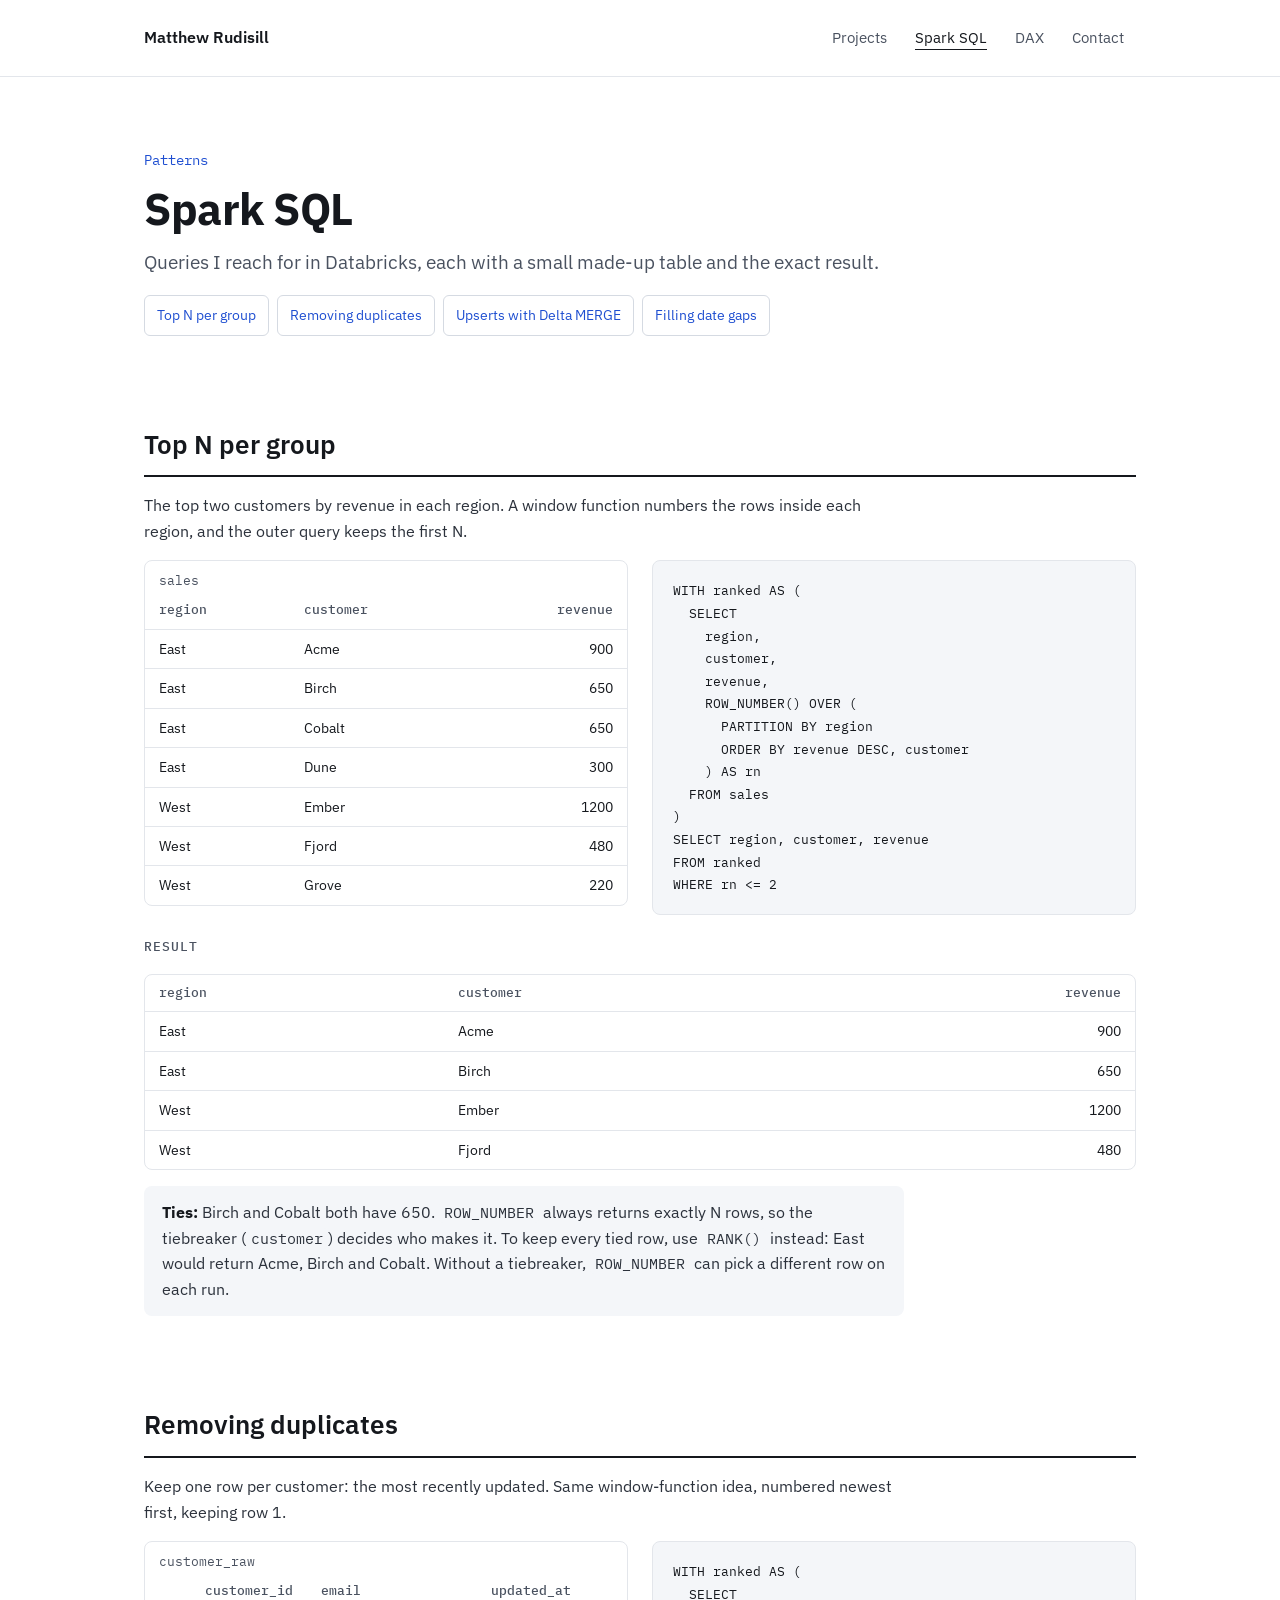
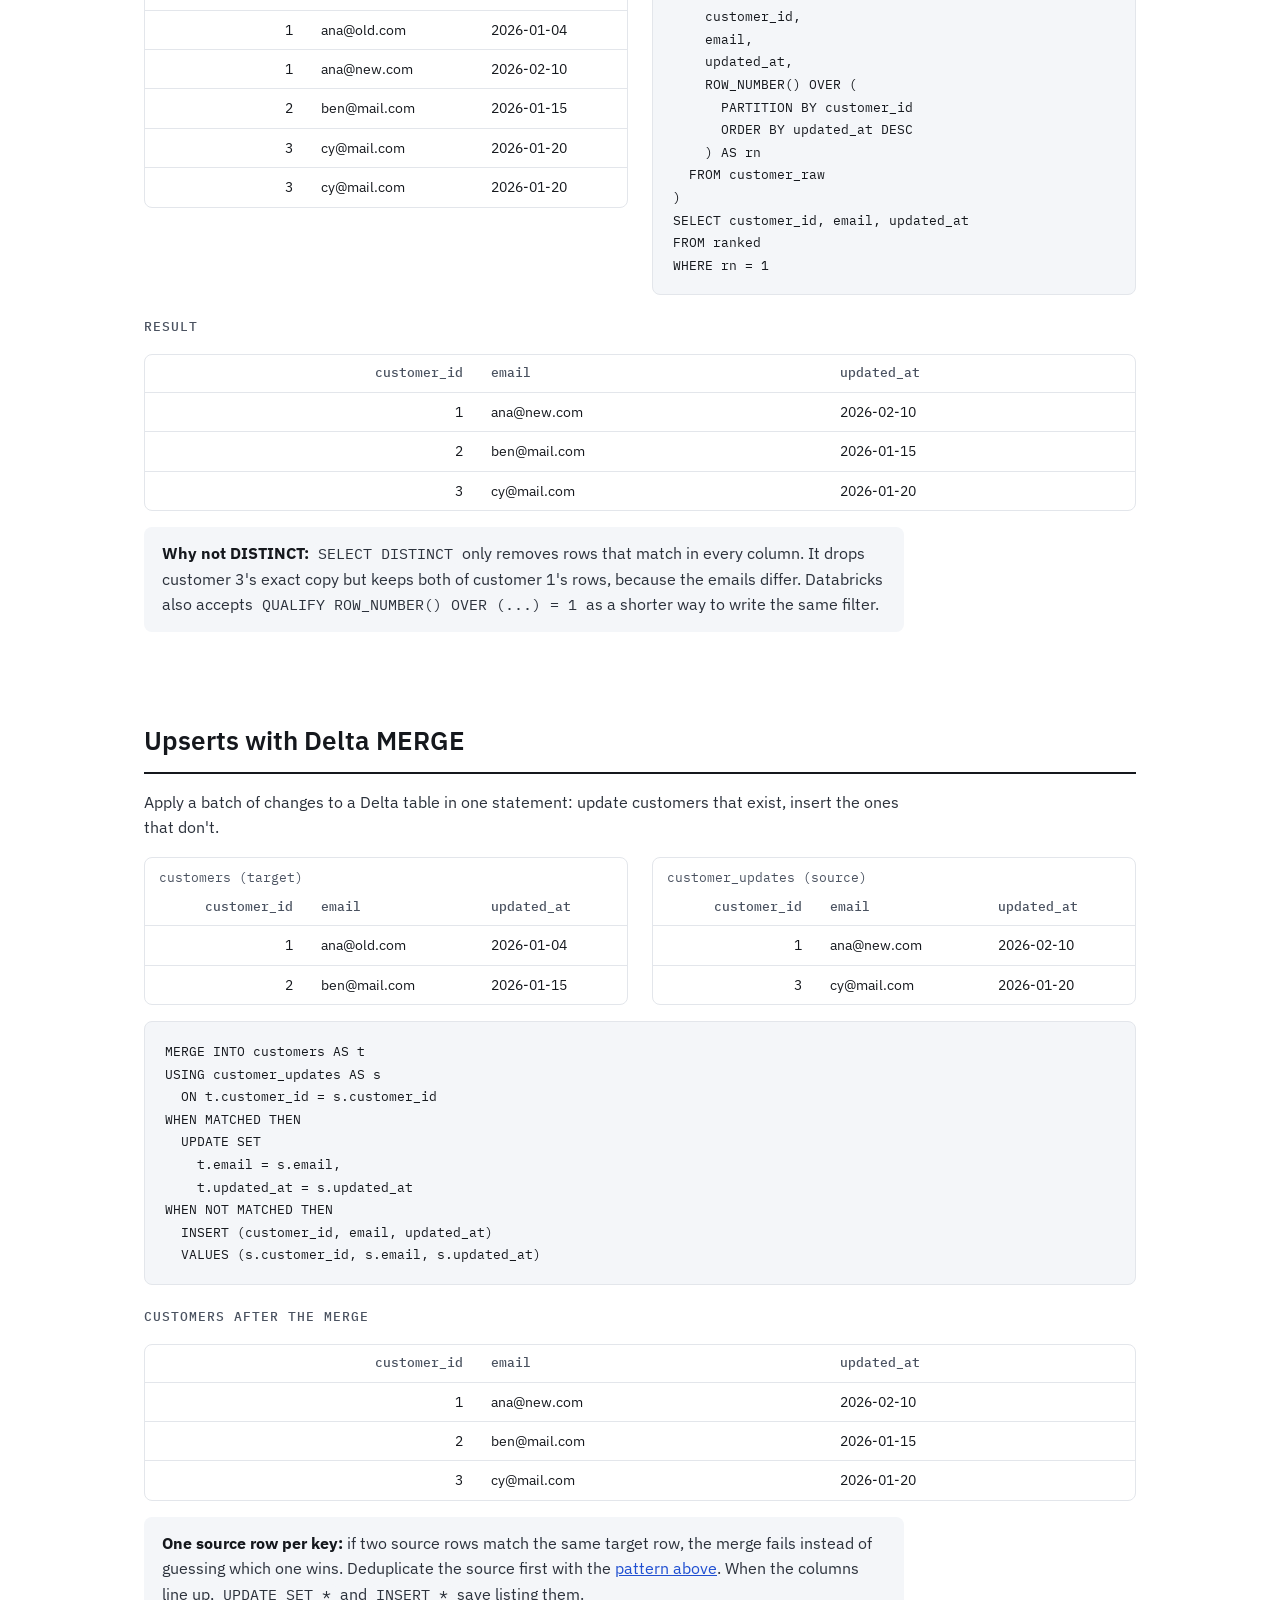
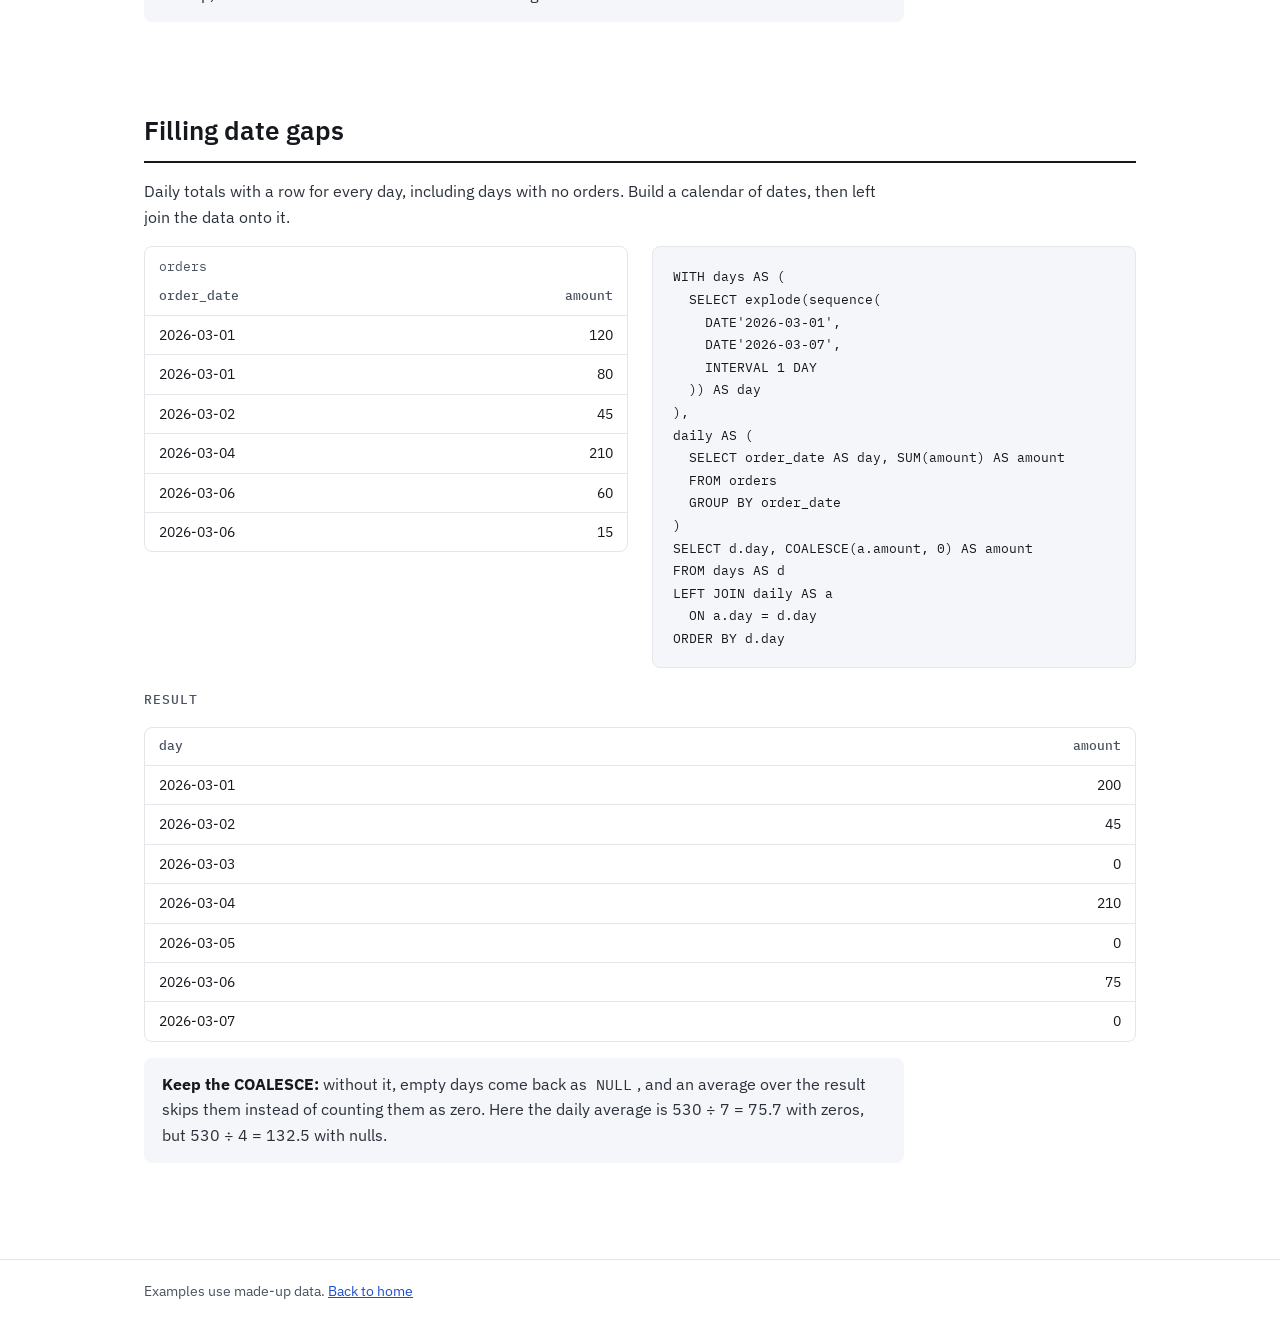
==== sql.html @ f7ffdc8f "feat: add portfolio home and sql/dax patterns Ledger design picked from mockups. Resume link waits o" ====
<!doctype html>
<html lang="en">
<head>
  <meta charset="utf-8">
  <meta name="viewport" content="width=device-width, initial-scale=1">
  <title>Spark SQL patterns · Matthew Rudisill</title>
  <meta name="description" content="Spark SQL patterns with worked examples: top N per group, removing duplicates, Delta MERGE upserts and filling date gaps.">
  <link rel="icon" href="favicon.svg" type="image/svg+xml">
  <link rel="preconnect" href="https://fonts.googleapis.com">
  <link rel="preconnect" href="https://fonts.gstatic.com" crossorigin>
  <link rel="stylesheet" href="https://fonts.googleapis.com/css2?family=IBM+Plex+Mono:wght@400;500&family=IBM+Plex+Sans:wght@400;500;600;700&display=swap">
  <link rel="stylesheet" href="style.css">
</head>
<body>
  <header class="site-header">
    <div class="wrap">
      <a class="site-name" href="./">Matthew Rudisill</a>
      <nav class="site-nav" aria-label="Main">
        <a href="./#projects">Projects</a>
        <a href="sql.html" aria-current="page">Spark SQL</a>
        <a href="dax.html">DAX</a>
        <a href="./#contact">Contact</a>
      </nav>
    </div>
  </header>

  <main class="wrap">
    <section class="page-head">
      <p class="kicker">Patterns</p>
      <h1>Spark SQL</h1>
      <p class="lede">Queries I reach for in Databricks, each with a small made-up table and the exact result.</p>
      <ul class="toc">
        <li><a href="#top-n">Top N per group</a></li>
        <li><a href="#dedupe">Removing duplicates</a></li>
        <li><a href="#merge">Upserts with Delta MERGE</a></li>
        <li><a href="#date-gaps">Filling date gaps</a></li>
      </ul>
    </section>

    <section class="pattern" id="top-n">
      <h2>Top N per group</h2>
      <p>The top two customers by revenue in each region. A window function numbers the rows inside each region, and the outer query keeps the first N.</p>
      <div class="pair">
        <div class="table-wrap">
          <table>
            <caption>sales</caption>
            <thead><tr><th>region</th><th>customer</th><th class="n">revenue</th></tr></thead>
            <tbody>
              <tr><td>East</td><td>Acme</td><td class="n">900</td></tr>
              <tr><td>East</td><td>Birch</td><td class="n">650</td></tr>
              <tr><td>East</td><td>Cobalt</td><td class="n">650</td></tr>
              <tr><td>East</td><td>Dune</td><td class="n">300</td></tr>
              <tr><td>West</td><td>Ember</td><td class="n">1200</td></tr>
              <tr><td>West</td><td>Fjord</td><td class="n">480</td></tr>
              <tr><td>West</td><td>Grove</td><td class="n">220</td></tr>
            </tbody>
          </table>
        </div>
        <pre><code>WITH ranked AS (
  SELECT
    region,
    customer,
    revenue,
    ROW_NUMBER() OVER (
      PARTITION BY region
      ORDER BY revenue DESC, customer
    ) AS rn
  FROM sales
)
SELECT region, customer, revenue
FROM ranked
WHERE rn &lt;= 2</code></pre>
      </div>
      <h3>Result</h3>
      <div class="table-wrap">
        <table>
          <thead><tr><th>region</th><th>customer</th><th class="n">revenue</th></tr></thead>
          <tbody>
            <tr><td>East</td><td>Acme</td><td class="n">900</td></tr>
            <tr><td>East</td><td>Birch</td><td class="n">650</td></tr>
            <tr><td>West</td><td>Ember</td><td class="n">1200</td></tr>
            <tr><td>West</td><td>Fjord</td><td class="n">480</td></tr>
          </tbody>
        </table>
      </div>
      <p class="note"><strong>Ties:</strong> Birch and Cobalt both have 650. <code>ROW_NUMBER</code> always returns exactly N rows, so the tiebreaker (<code>customer</code>) decides who makes it. To keep every tied row, use <code>RANK()</code> instead: East would return Acme, Birch and Cobalt. Without a tiebreaker, <code>ROW_NUMBER</code> can pick a different row on each run.</p>
    </section>

    <section class="pattern" id="dedupe">
      <h2>Removing duplicates</h2>
      <p>Keep one row per customer: the most recently updated. Same window-function idea, numbered newest first, keeping row 1.</p>
      <div class="pair">
        <div class="table-wrap">
          <table>
            <caption>customer_raw</caption>
            <thead><tr><th class="n">customer_id</th><th>email</th><th>updated_at</th></tr></thead>
            <tbody>
              <tr><td class="n">1</td><td>ana@old.com</td><td>2026-01-04</td></tr>
              <tr><td class="n">1</td><td>ana@new.com</td><td>2026-02-10</td></tr>
              <tr><td class="n">2</td><td>ben@mail.com</td><td>2026-01-15</td></tr>
              <tr><td class="n">3</td><td>cy@mail.com</td><td>2026-01-20</td></tr>
              <tr><td class="n">3</td><td>cy@mail.com</td><td>2026-01-20</td></tr>
            </tbody>
          </table>
        </div>
        <pre><code>WITH ranked AS (
  SELECT
    customer_id,
    email,
    updated_at,
    ROW_NUMBER() OVER (
      PARTITION BY customer_id
      ORDER BY updated_at DESC
    ) AS rn
  FROM customer_raw
)
SELECT customer_id, email, updated_at
FROM ranked
WHERE rn = 1</code></pre>
      </div>
      <h3>Result</h3>
      <div class="table-wrap">
        <table>
          <thead><tr><th class="n">customer_id</th><th>email</th><th>updated_at</th></tr></thead>
          <tbody>
            <tr><td class="n">1</td><td>ana@new.com</td><td>2026-02-10</td></tr>
            <tr><td class="n">2</td><td>ben@mail.com</td><td>2026-01-15</td></tr>
            <tr><td class="n">3</td><td>cy@mail.com</td><td>2026-01-20</td></tr>
          </tbody>
        </table>
      </div>
      <p class="note"><strong>Why not DISTINCT:</strong> <code>SELECT DISTINCT</code> only removes rows that match in every column. It drops customer 3's exact copy but keeps both of customer 1's rows, because the emails differ. Databricks also accepts <code>QUALIFY ROW_NUMBER() OVER (...) = 1</code> as a shorter way to write the same filter.</p>
    </section>

    <section class="pattern" id="merge">
      <h2>Upserts with Delta MERGE</h2>
      <p>Apply a batch of changes to a Delta table in one statement: update customers that exist, insert the ones that don't.</p>
      <div class="pair">
        <div class="table-wrap">
          <table>
            <caption>customers (target)</caption>
            <thead><tr><th class="n">customer_id</th><th>email</th><th>updated_at</th></tr></thead>
            <tbody>
              <tr><td class="n">1</td><td>ana@old.com</td><td>2026-01-04</td></tr>
              <tr><td class="n">2</td><td>ben@mail.com</td><td>2026-01-15</td></tr>
            </tbody>
          </table>
        </div>
        <div class="table-wrap">
          <table>
            <caption>customer_updates (source)</caption>
            <thead><tr><th class="n">customer_id</th><th>email</th><th>updated_at</th></tr></thead>
            <tbody>
              <tr><td class="n">1</td><td>ana@new.com</td><td>2026-02-10</td></tr>
              <tr><td class="n">3</td><td>cy@mail.com</td><td>2026-01-20</td></tr>
            </tbody>
          </table>
        </div>
      </div>
      <pre><code>MERGE INTO customers AS t
USING customer_updates AS s
  ON t.customer_id = s.customer_id
WHEN MATCHED THEN
  UPDATE SET
    t.email = s.email,
    t.updated_at = s.updated_at
WHEN NOT MATCHED THEN
  INSERT (customer_id, email, updated_at)
  VALUES (s.customer_id, s.email, s.updated_at)</code></pre>
      <h3>customers after the merge</h3>
      <div class="table-wrap">
        <table>
          <thead><tr><th class="n">customer_id</th><th>email</th><th>updated_at</th></tr></thead>
          <tbody>
            <tr><td class="n">1</td><td>ana@new.com</td><td>2026-02-10</td></tr>
            <tr><td class="n">2</td><td>ben@mail.com</td><td>2026-01-15</td></tr>
            <tr><td class="n">3</td><td>cy@mail.com</td><td>2026-01-20</td></tr>
          </tbody>
        </table>
      </div>
      <p class="note"><strong>One source row per key:</strong> if two source rows match the same target row, the merge fails instead of guessing which one wins. Deduplicate the source first with the <a href="#dedupe">pattern above</a>. When the columns line up, <code>UPDATE SET *</code> and <code>INSERT *</code> save listing them.</p>
    </section>

    <section class="pattern" id="date-gaps">
      <h2>Filling date gaps</h2>
      <p>Daily totals with a row for every day, including days with no orders. Build a calendar of dates, then left join the data onto it.</p>
      <div class="pair">
        <div class="table-wrap">
          <table>
            <caption>orders</caption>
            <thead><tr><th>order_date</th><th class="n">amount</th></tr></thead>
            <tbody>
              <tr><td>2026-03-01</td><td class="n">120</td></tr>
              <tr><td>2026-03-01</td><td class="n">80</td></tr>
              <tr><td>2026-03-02</td><td class="n">45</td></tr>
              <tr><td>2026-03-04</td><td class="n">210</td></tr>
              <tr><td>2026-03-06</td><td class="n">60</td></tr>
              <tr><td>2026-03-06</td><td class="n">15</td></tr>
            </tbody>
          </table>
        </div>
        <pre><code>WITH days AS (
  SELECT explode(sequence(
    DATE'2026-03-01',
    DATE'2026-03-07',
    INTERVAL 1 DAY
  )) AS day
),
daily AS (
  SELECT order_date AS day, SUM(amount) AS amount
  FROM orders
  GROUP BY order_date
)
SELECT d.day, COALESCE(a.amount, 0) AS amount
FROM days AS d
LEFT JOIN daily AS a
  ON a.day = d.day
ORDER BY d.day</code></pre>
      </div>
      <h3>Result</h3>
      <div class="table-wrap">
        <table>
          <thead><tr><th>day</th><th class="n">amount</th></tr></thead>
          <tbody>
            <tr><td>2026-03-01</td><td class="n">200</td></tr>
            <tr><td>2026-03-02</td><td class="n">45</td></tr>
            <tr><td>2026-03-03</td><td class="n">0</td></tr>
            <tr><td>2026-03-04</td><td class="n">210</td></tr>
            <tr><td>2026-03-05</td><td class="n">0</td></tr>
            <tr><td>2026-03-06</td><td class="n">75</td></tr>
            <tr><td>2026-03-07</td><td class="n">0</td></tr>
          </tbody>
        </table>
      </div>
      <p class="note"><strong>Keep the COALESCE:</strong> without it, empty days come back as <code>NULL</code>, and an average over the result skips them instead of counting them as zero. Here the daily average is 530 ÷ 7 = 75.7 with zeros, but 530 ÷ 4 = 132.5 with nulls.</p>
    </section>
  </main>

  <footer class="site-footer">
    <div class="wrap">Examples use made-up data. <a href="./">Back to home</a></div>
  </footer>
</body>
</html>
---- style.css ----
/* Shared styles. "Ledger" direction (picked from mockups on 2026-10-12): white page, IBM Plex Sans
   with Plex Mono for labels and code, one blue accent. Follows the system light/dark setting. */

:root {
  color-scheme: light dark;
  --bg: #ffffff;
  --fg: #15181d;
  --body: #2b313b;
  --muted: #4a5260;
  --line: #e3e6eb;
  --rule: #15181d;
  --chip: #d5dae2;
  --code-bg: #f4f6f9;
  --accent: #1f4fd1;
  --accent-hover: #163a9c;
  --on-accent: #ffffff;
  --sans: "IBM Plex Sans", -apple-system, BlinkMacSystemFont, "Segoe UI", sans-serif;
  --mono: "IBM Plex Mono", ui-monospace, Menlo, monospace;
}
@media (prefers-color-scheme: dark) {
  :root {
    --bg: #12151a;
    --fg: #e8ebf0;
    --body: #c9cfd8;
    --muted: #9aa3b0;
    --line: #262c35;
    --rule: #c9cfd8;
    --chip: #343c48;
    --code-bg: #1a1f26;
    --accent: #7ea2ff;
    --accent-hover: #a9c1ff;
    --on-accent: #0e1420;
  }
}

* { box-sizing: border-box; }
html { -webkit-text-size-adjust: 100%; scroll-behavior: smooth; }
body { margin: 0; background: var(--bg); color: var(--fg); font-family: var(--sans); font-size: 16px; line-height: 1.6; }
a { color: var(--accent); }
a:hover { color: var(--accent-hover); }
.mono { font-family: var(--mono); }
.muted { color: var(--muted); }
.wrap { max-width: 1040px; margin: 0 auto; padding: 0 24px; }

/* ---- Header ---- */
.site-header { border-bottom: 1px solid var(--line); }
.site-header .wrap { display: flex; flex-wrap: wrap; align-items: center; justify-content: space-between; gap: 8px 12px; padding-top: 14px; padding-bottom: 14px; }
.site-name { font-weight: 600; color: var(--fg); text-decoration: none; }
.site-nav { display: flex; flex-wrap: wrap; gap: 4px; font-size: 15px; }
.site-nav a { padding: 12px; color: var(--muted); text-decoration: none; border-radius: 6px; }
.site-nav a:hover, .site-nav a[aria-current="page"] { color: var(--fg); }
.site-nav a[aria-current="page"] { text-decoration: underline; text-underline-offset: 6px; }

main.wrap { padding-top: 72px; padding-bottom: 96px; display: flex; flex-direction: column; gap: 88px; }

/* ---- Intro ---- */
.intro { display: flex; flex-direction: column; gap: 20px; max-width: 760px; }
.kicker { margin: 0; font-family: var(--mono); font-size: 14px; color: var(--accent); }
h1 { margin: 0; font-size: 52px; line-height: 1.08; font-weight: 700; letter-spacing: -0.5px; }
.lede { margin: 0; font-size: 19px; color: var(--muted); }
.chips { display: flex; flex-wrap: wrap; gap: 8px; margin: 4px 0 0; padding: 0; list-style: none; }
.chips li { font-family: var(--mono); font-size: 13px; padding: 6px 10px; border: 1px solid var(--chip); border-radius: 4px; }

/* ---- Sections ---- */
.section { display: flex; flex-direction: column; gap: 20px; }
.section-head { display: flex; flex-wrap: wrap; align-items: baseline; justify-content: space-between; gap: 8px; border-bottom: 2px solid var(--rule); padding-bottom: 10px; }
h2 { margin: 0; font-size: 26px; font-weight: 600; }
h3 { margin: 0; font-size: 21px; font-weight: 600; }
.section-head span { font-family: var(--mono); font-size: 13px; color: var(--muted); }

/* ---- Projects ---- */
.project { display: grid; grid-template-columns: repeat(auto-fit, minmax(260px, 1fr)); gap: 12px 40px; padding: 22px 0; border-bottom: 1px solid var(--line); }
.project .meta { display: flex; flex-direction: column; gap: 8px; }
.project .tags { margin: 0; font-family: var(--mono); font-size: 13px; color: var(--muted); }
.project .links { display: flex; gap: 16px; font-size: 15px; margin-top: 6px; }
.project .links a { padding: 10px 0; }
.project .about { display: flex; flex-direction: column; gap: 10px; }
.project .about p { margin: 0; color: var(--body); }
.project .about .fact { font-family: var(--mono); font-size: 13px; color: var(--muted); }

/* ---- Pattern lists ---- */
.pattern-lists { display: grid; grid-template-columns: repeat(auto-fit, minmax(300px, 1fr)); gap: 16px; }
.pattern-list { border: 1px solid var(--line); border-radius: 8px; padding: 18px 22px; }
.pattern-list h3 { font-size: 17px; margin-bottom: 4px; }
.pattern-list h3 a { color: var(--fg); text-decoration: none; }
.pattern-list ul { margin: 0; padding: 0; list-style: none; }
.pattern-list li a { display: block; padding: 10px 0; text-decoration: none; }

pre { margin: 0; background: var(--code-bg); border: 1px solid var(--line); border-radius: 8px; padding: 18px 20px; font-family: var(--mono); font-size: 14px; line-height: 1.6; color: var(--fg); overflow-x: auto; }
code { font-family: var(--mono); font-size: 0.92em; }
p code, li code { background: var(--code-bg); padding: 1px 5px; border-radius: 4px; }

/* ---- Contact ---- */
.contact { display: grid; grid-template-columns: repeat(auto-fit, minmax(280px, 1fr)); gap: 24px; border-top: 2px solid var(--rule); padding-top: 28px; }
.contact ul { margin: 0; padding: 0; list-style: none; }
.contact li a { display: inline-block; padding: 6px 0; }

/* ---- Pattern pages ---- */
.page-head { display: flex; flex-direction: column; gap: 14px; max-width: 760px; }
.page-head h1 { font-size: 44px; }
.toc { display: flex; flex-wrap: wrap; gap: 8px; margin: 4px 0 0; padding: 0; list-style: none; }
.toc a { display: inline-block; font-size: 14px; padding: 8px 12px; border: 1px solid var(--chip); border-radius: 6px; text-decoration: none; }
.pattern { display: flex; flex-direction: column; gap: 16px; scroll-margin-top: 24px; }
.pattern h2 { border-bottom: 2px solid var(--rule); padding-bottom: 10px; }
.pattern p { margin: 0; color: var(--body); max-width: 760px; }
.pattern h3 { font-size: 13px; font-family: var(--mono); font-weight: 500; text-transform: uppercase; letter-spacing: 1px; color: var(--muted); margin-top: 6px; }
.pair { display: grid; grid-template-columns: repeat(auto-fit, minmax(300px, 1fr)); gap: 16px 24px; align-items: start; }
.table-wrap { overflow-x: auto; border: 1px solid var(--line); border-radius: 8px; }
table { width: 100%; border-collapse: collapse; font-size: 14px; }
caption { text-align: left; padding: 10px 14px 0; font-family: var(--mono); font-size: 13px; color: var(--muted); }
th, td { text-align: left; padding: 8px 14px; border-bottom: 1px solid var(--line); white-space: nowrap; }
th { font-family: var(--mono); font-weight: 500; font-size: 13px; color: var(--muted); }
td.n, th.n { text-align: right; font-variant-numeric: tabular-nums; }
tr:last-child td { border-bottom: 0; }
.note { border-left: 0; background: var(--code-bg); border-radius: 8px; padding: 14px 18px; }
.note strong { color: var(--fg); }

.site-footer { border-top: 1px solid var(--line); }
.site-footer .wrap { padding-top: 20px; padding-bottom: 32px; font-size: 14px; color: var(--muted); }

@media (max-width: 640px) {
  main.wrap { padding-top: 48px; gap: 64px; }
  h1 { font-size: 38px; }
  .page-head h1 { font-size: 34px; }
}
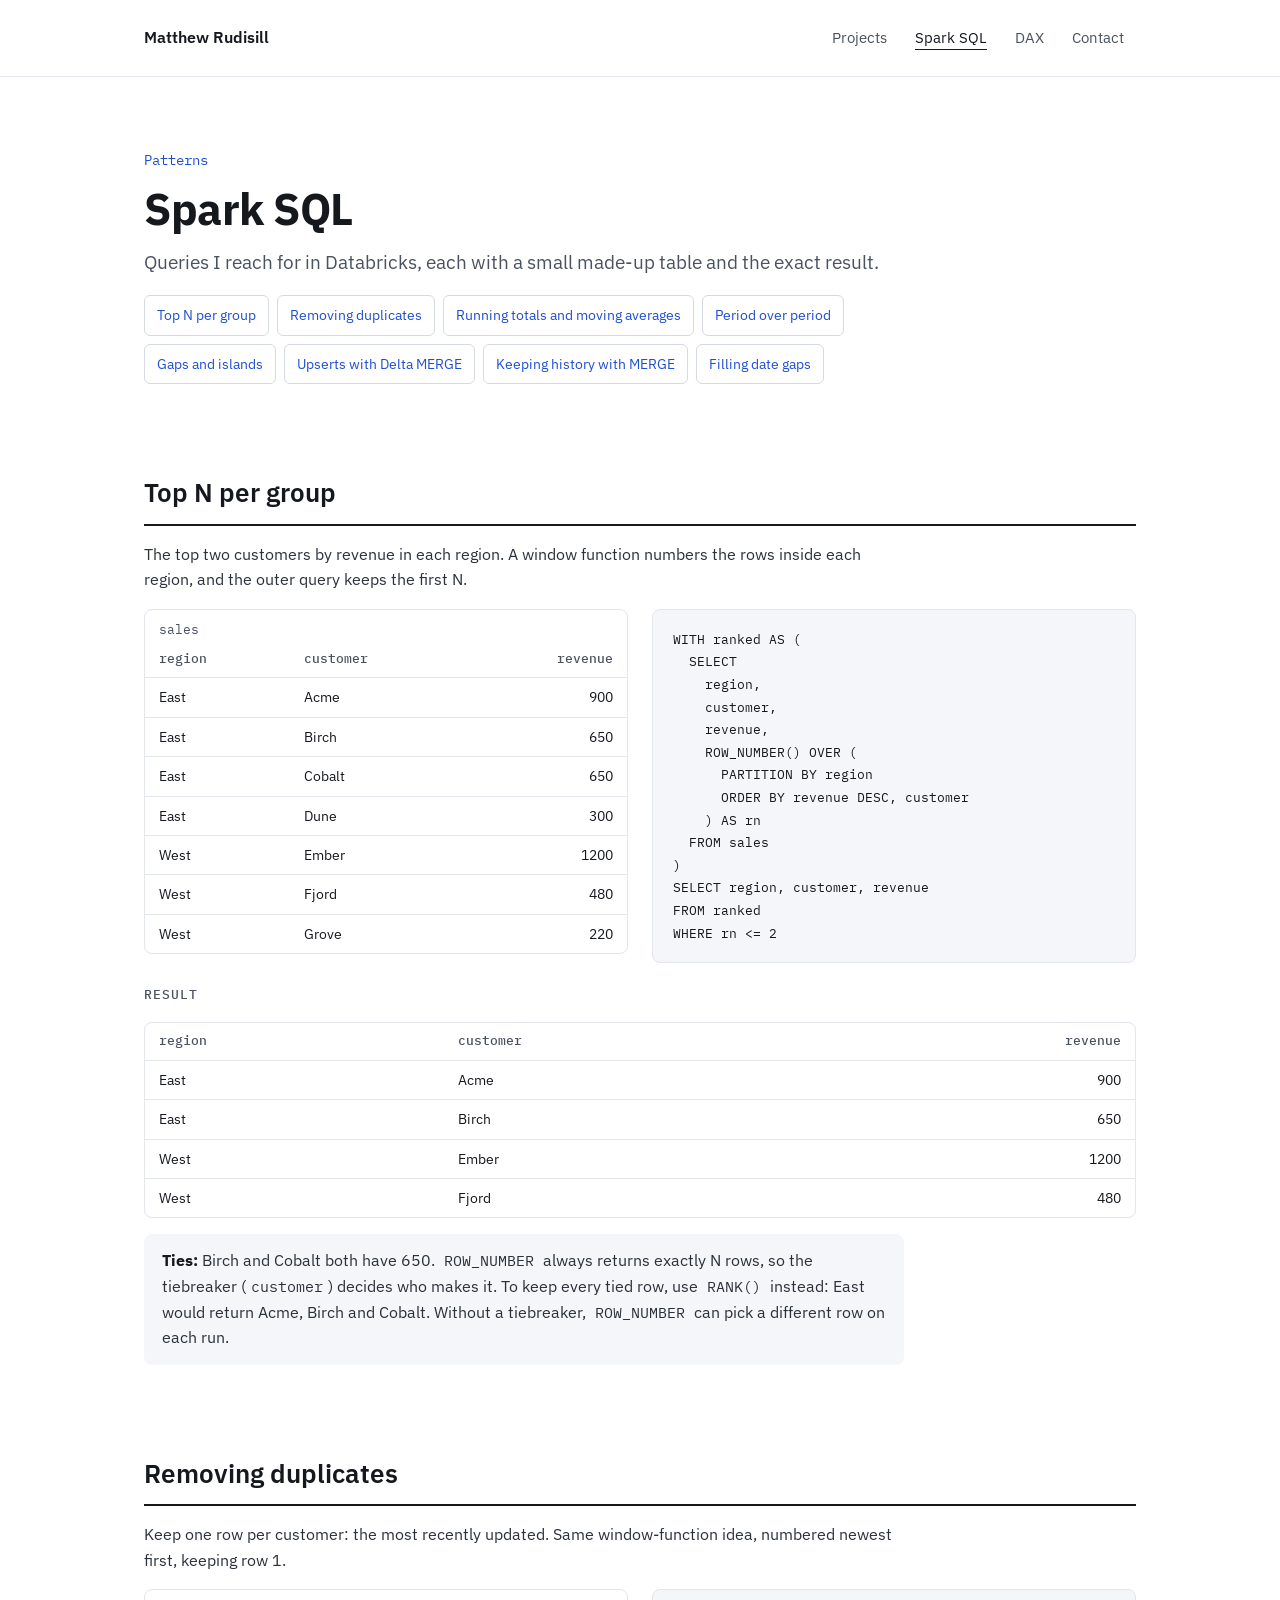
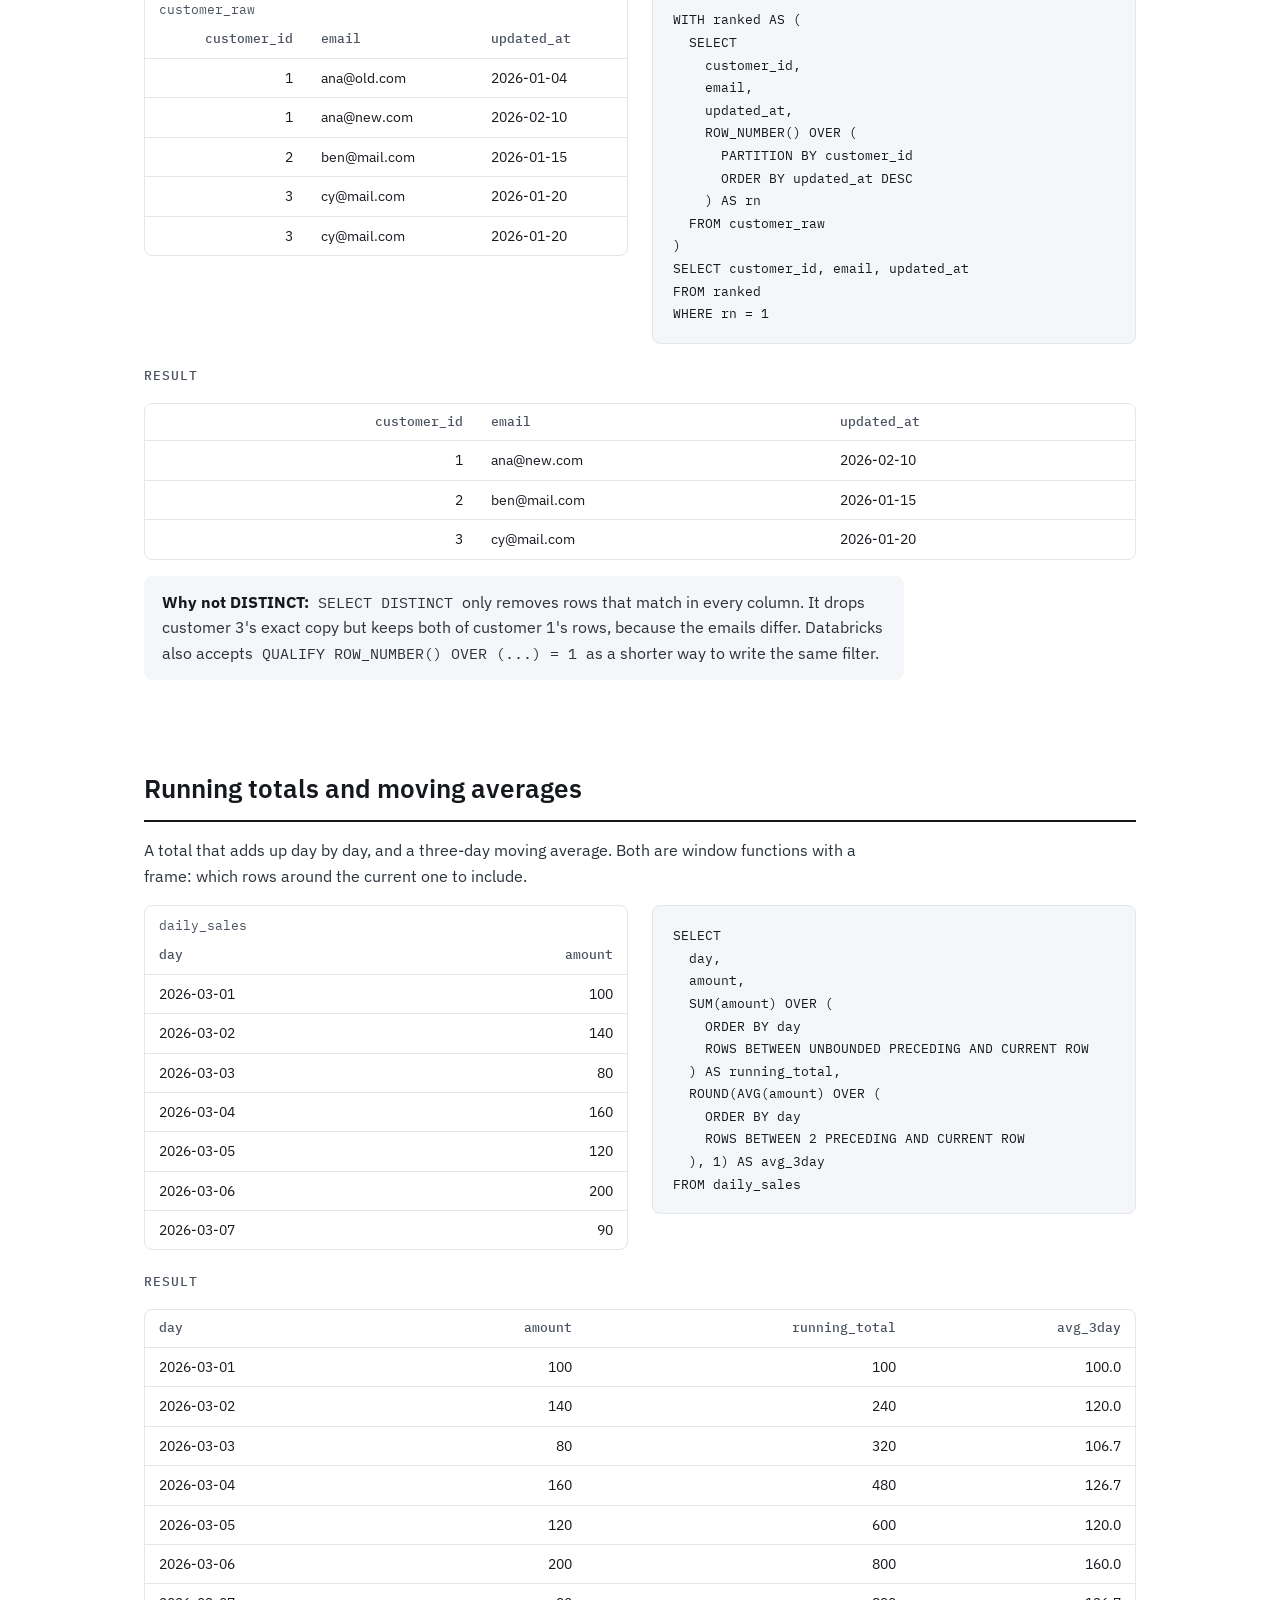
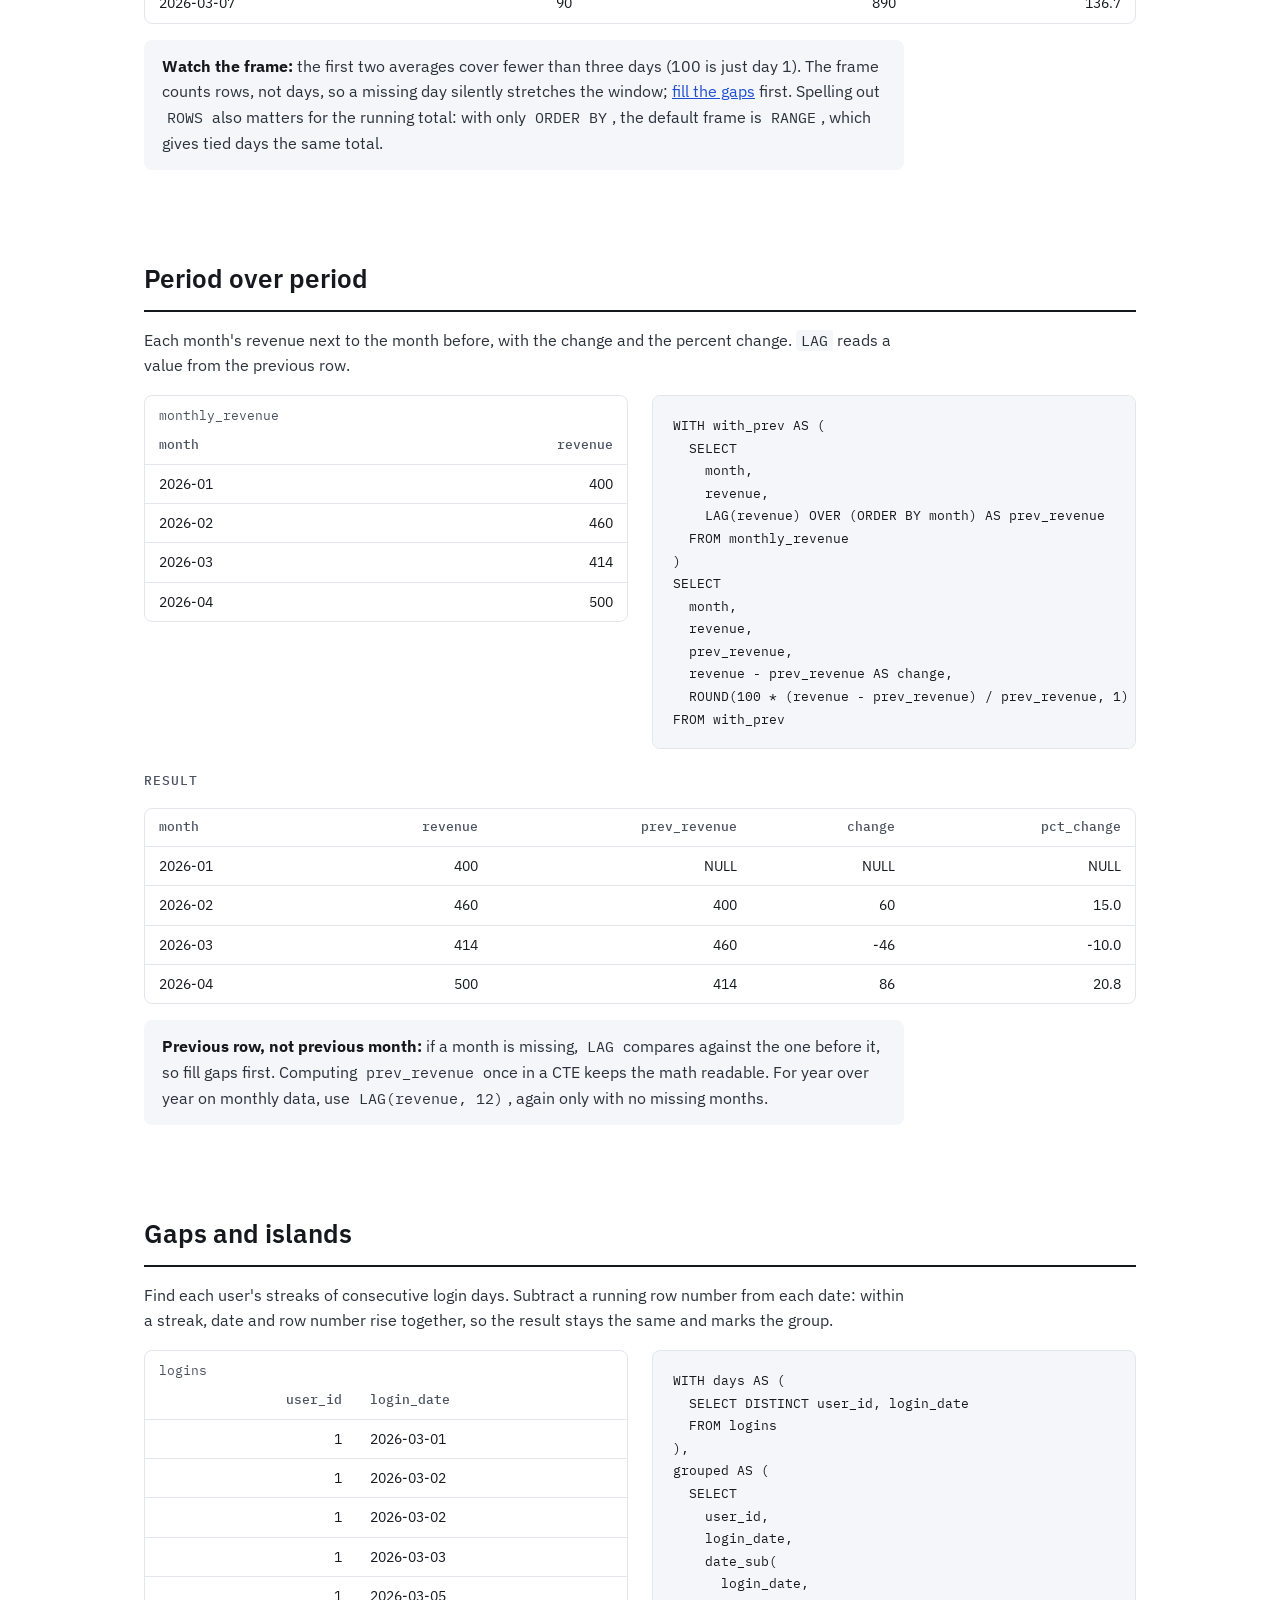
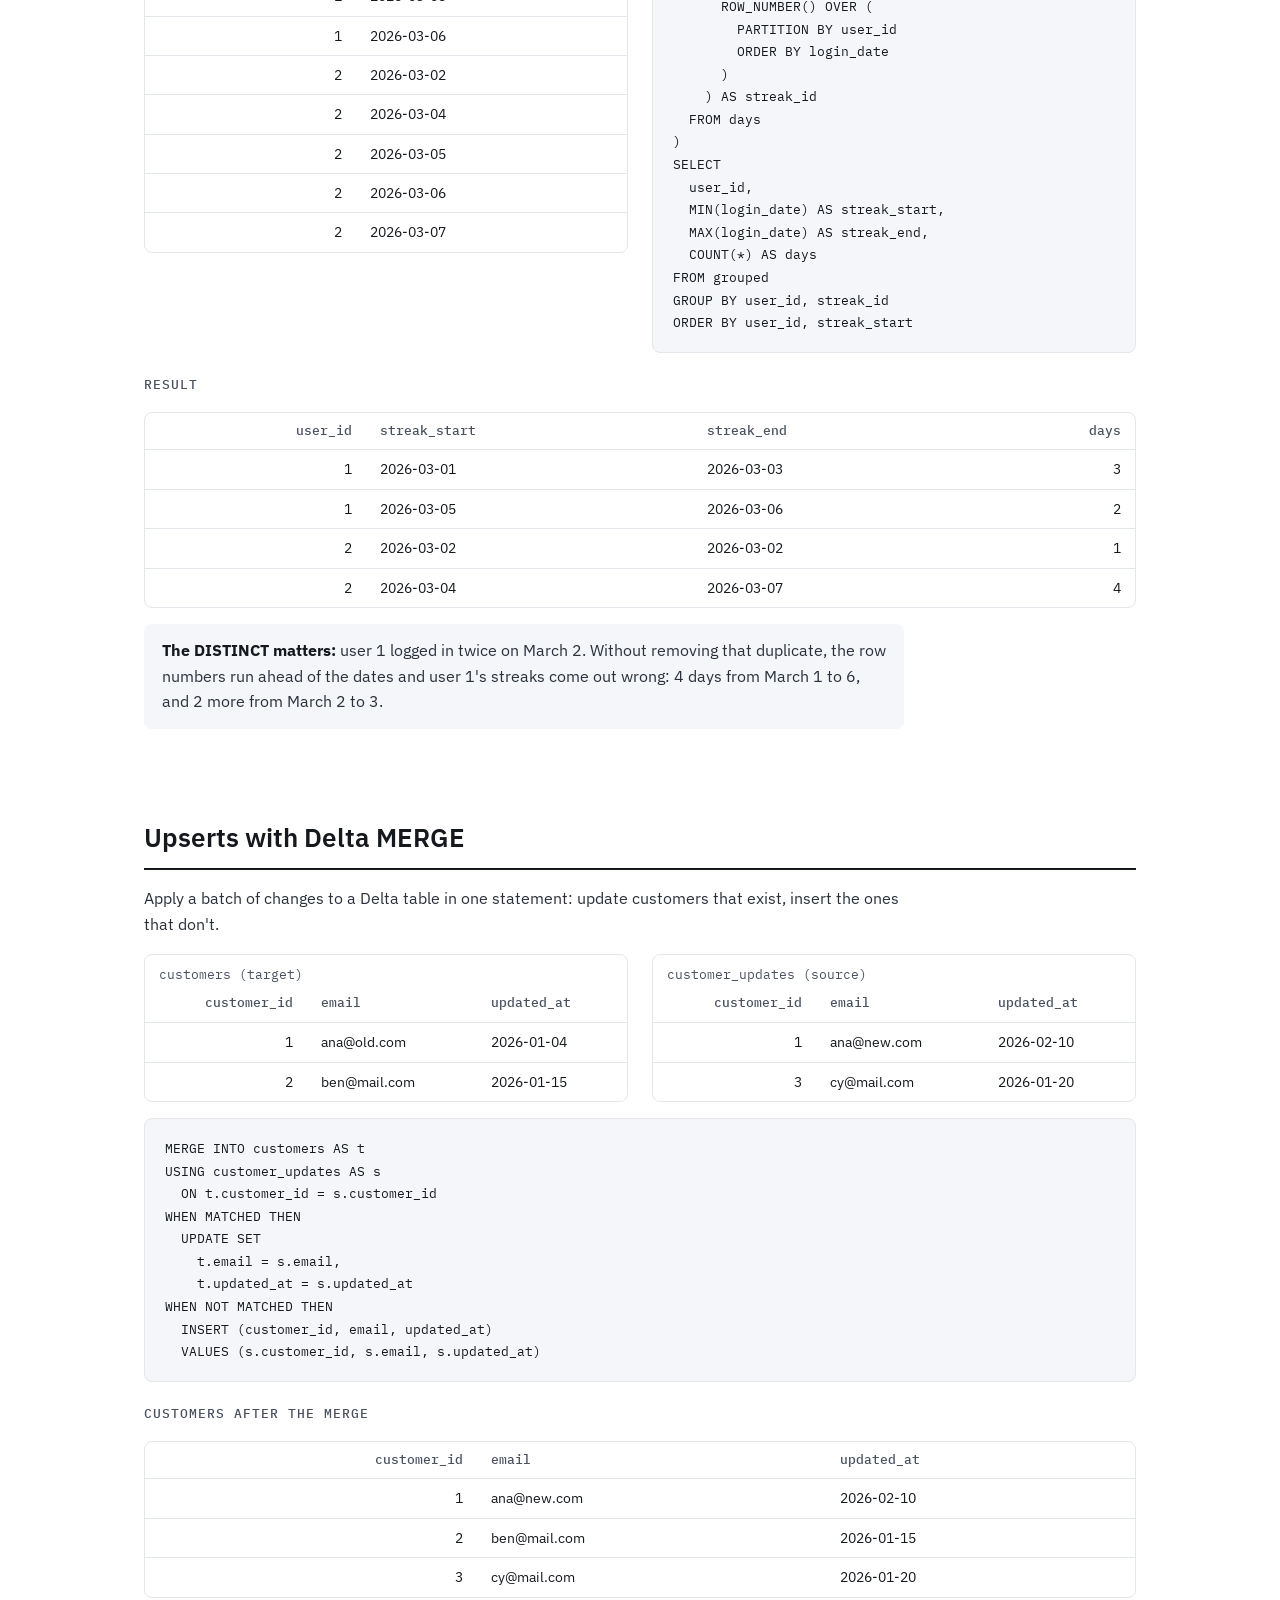
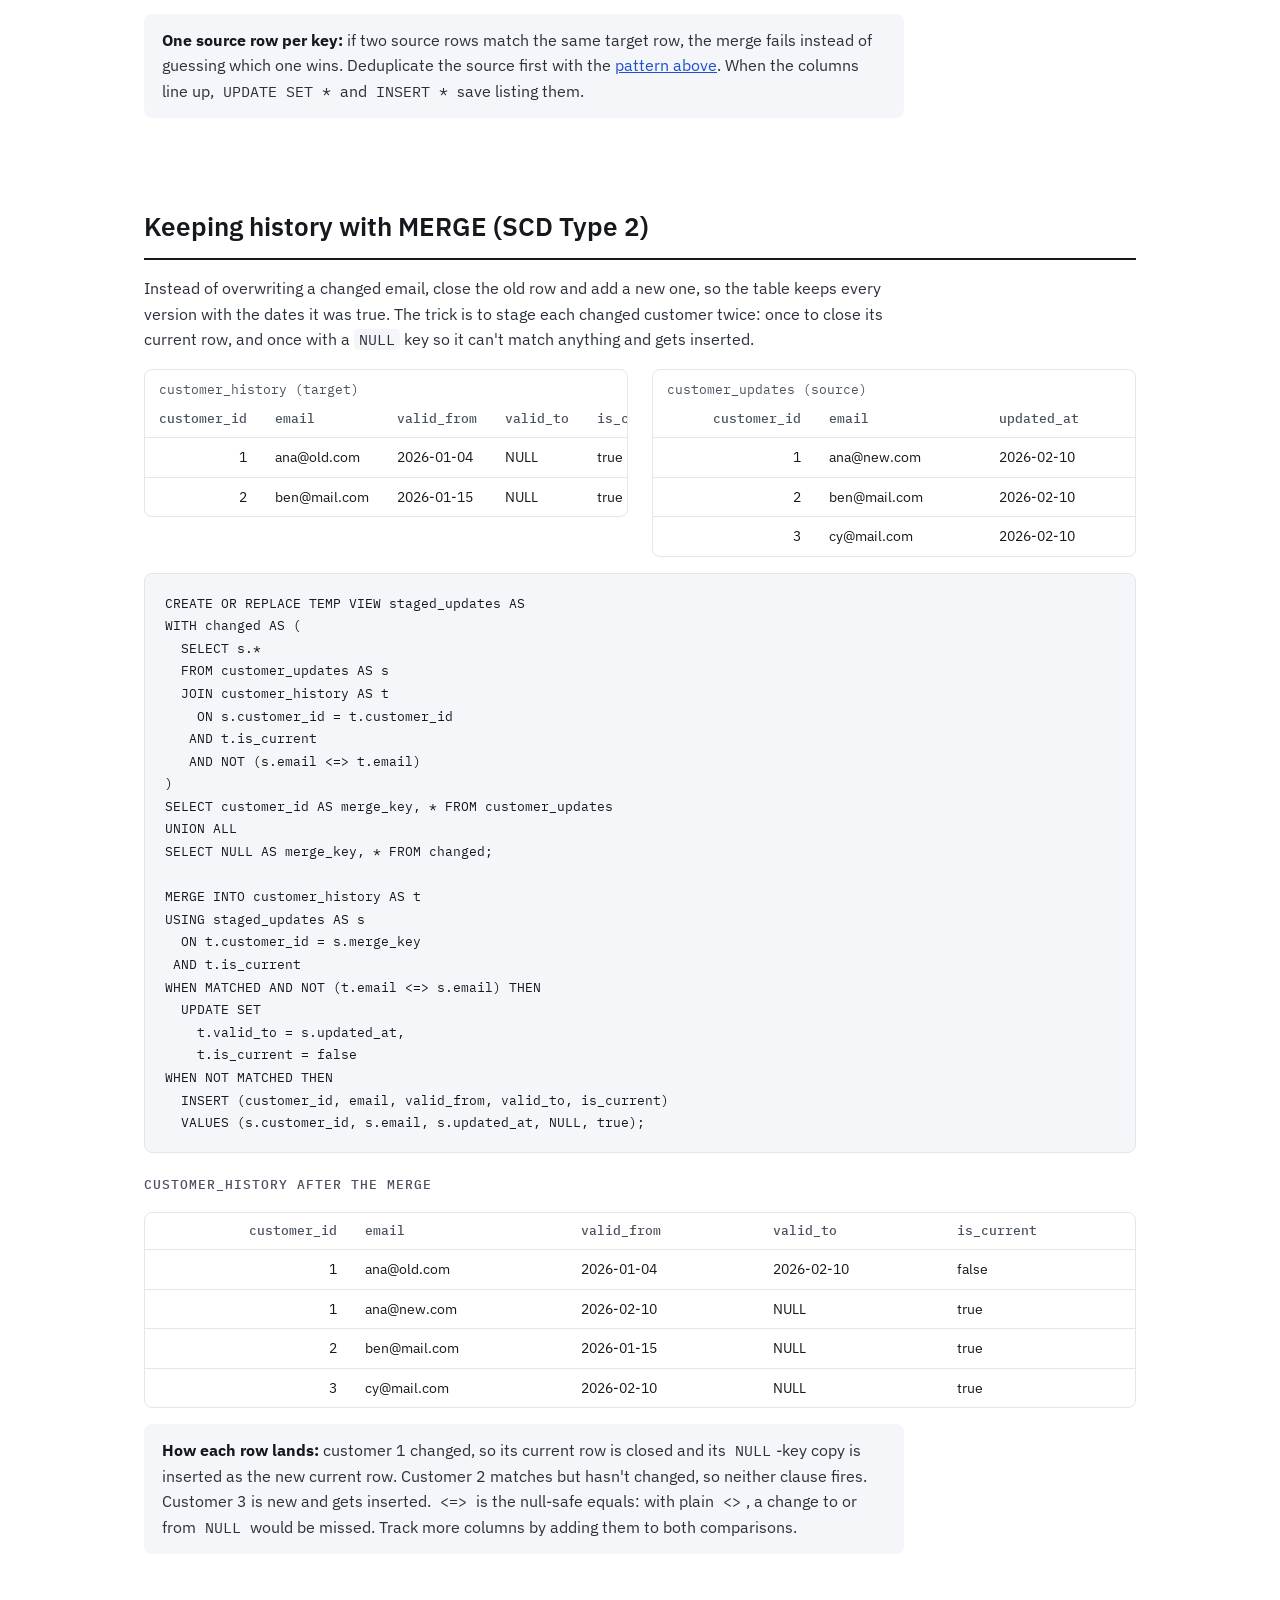
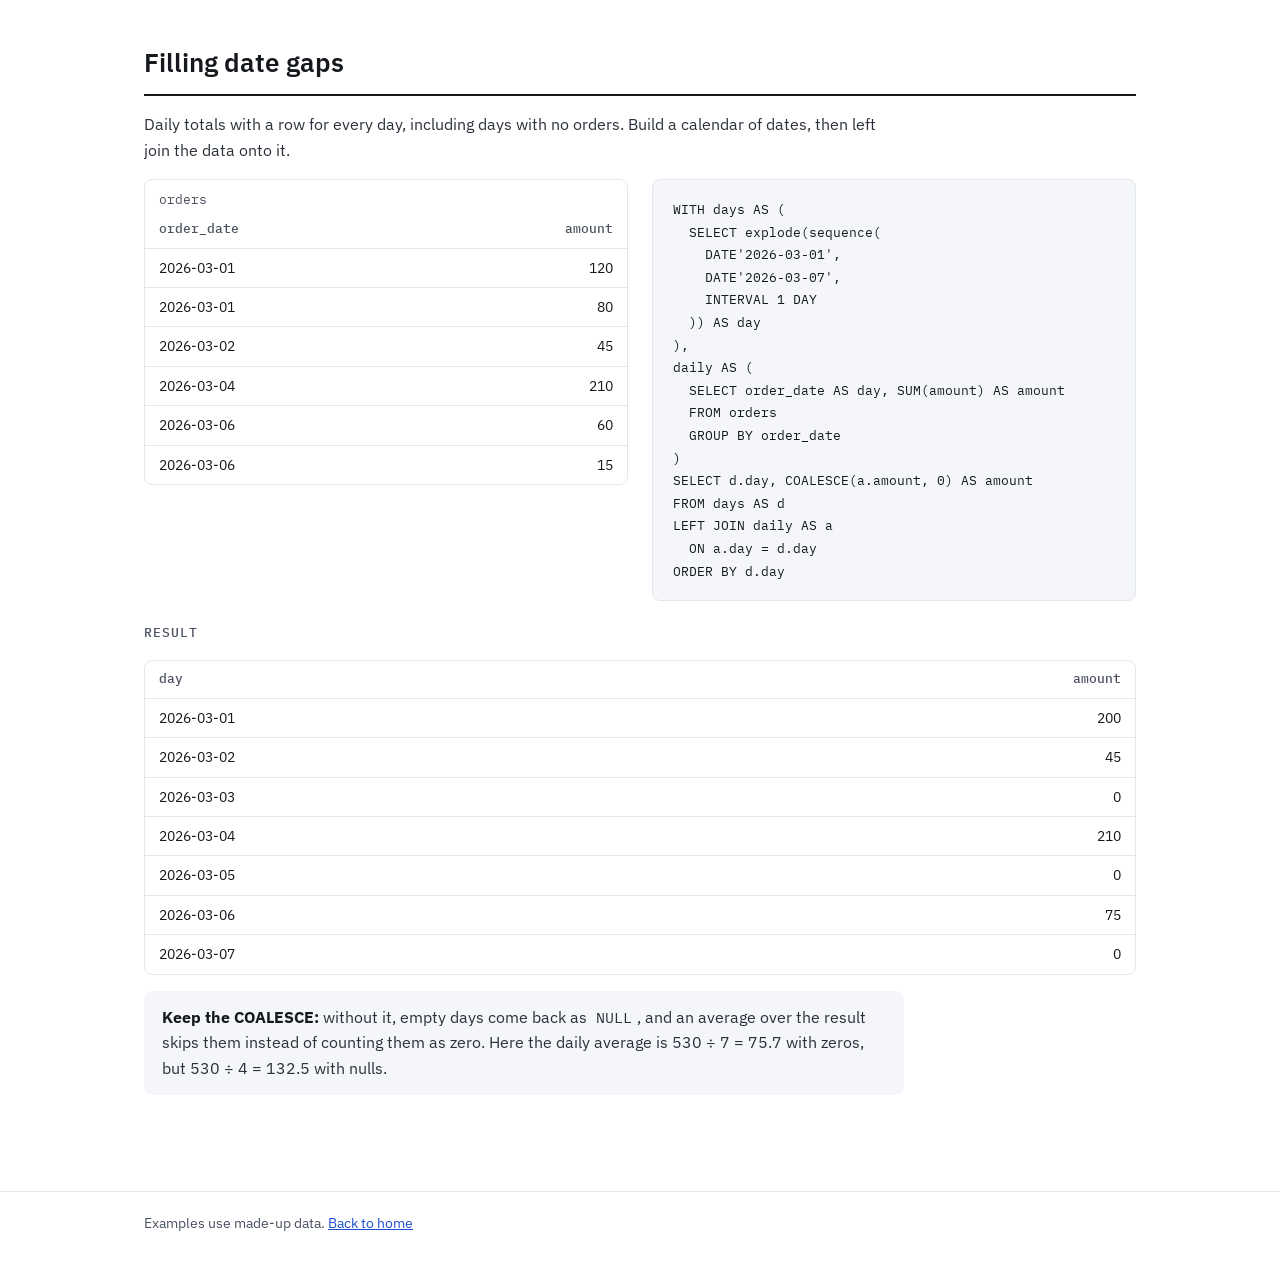
==== commit 0faeaa8f: "feat(sql): add four more spark sql patterns Running totals and moving averages, period over period, " ====
--- a/sql.html
+++ b/sql.html
@@ -4,7 +4,7 @@
   <meta charset="utf-8">
   <meta name="viewport" content="width=device-width, initial-scale=1">
   <title>Spark SQL patterns · Matthew Rudisill</title>
-  <meta name="description" content="Spark SQL patterns with worked examples: top N per group, removing duplicates, Delta MERGE upserts and filling date gaps.">
+  <meta name="description" content="Spark SQL patterns with worked examples: top N per group, removing duplicates, running totals, period over period, gaps and islands, Delta MERGE upserts, SCD Type 2 history and filling date gaps.">
   <link rel="icon" href="favicon.svg" type="image/svg+xml">
   <link rel="preconnect" href="https://fonts.googleapis.com">
   <link rel="preconnect" href="https://fonts.gstatic.com" crossorigin>
@@ -32,7 +32,11 @@
       <ul class="toc">
         <li><a href="#top-n">Top N per group</a></li>
         <li><a href="#dedupe">Removing duplicates</a></li>
+        <li><a href="#running-totals">Running totals and moving averages</a></li>
+        <li><a href="#period-over-period">Period over period</a></li>
+        <li><a href="#gaps-islands">Gaps and islands</a></li>
         <li><a href="#merge">Upserts with Delta MERGE</a></li>
+        <li><a href="#scd2">Keeping history with MERGE</a></li>
         <li><a href="#date-gaps">Filling date gaps</a></li>
       </ul>
     </section>
@@ -130,6 +134,166 @@
         </table>
       </div>
       <p class="note"><strong>Why not DISTINCT:</strong> <code>SELECT DISTINCT</code> only removes rows that match in every column. It drops customer 3's exact copy but keeps both of customer 1's rows, because the emails differ. Databricks also accepts <code>QUALIFY ROW_NUMBER() OVER (...) = 1</code> as a shorter way to write the same filter.</p>
+    </section>
+
+    <section class="pattern" id="running-totals">
+      <h2>Running totals and moving averages</h2>
+      <p>A total that adds up day by day, and a three-day moving average. Both are window functions with a frame: which rows around the current one to include.</p>
+      <div class="pair">
+        <div class="table-wrap">
+          <table>
+            <caption>daily_sales</caption>
+            <thead><tr><th>day</th><th class="n">amount</th></tr></thead>
+            <tbody>
+              <tr><td>2026-03-01</td><td class="n">100</td></tr>
+              <tr><td>2026-03-02</td><td class="n">140</td></tr>
+              <tr><td>2026-03-03</td><td class="n">80</td></tr>
+              <tr><td>2026-03-04</td><td class="n">160</td></tr>
+              <tr><td>2026-03-05</td><td class="n">120</td></tr>
+              <tr><td>2026-03-06</td><td class="n">200</td></tr>
+              <tr><td>2026-03-07</td><td class="n">90</td></tr>
+            </tbody>
+          </table>
+        </div>
+        <pre><code>SELECT
+  day,
+  amount,
+  SUM(amount) OVER (
+    ORDER BY day
+    ROWS BETWEEN UNBOUNDED PRECEDING AND CURRENT ROW
+  ) AS running_total,
+  ROUND(AVG(amount) OVER (
+    ORDER BY day
+    ROWS BETWEEN 2 PRECEDING AND CURRENT ROW
+  ), 1) AS avg_3day
+FROM daily_sales</code></pre>
+      </div>
+      <h3>Result</h3>
+      <div class="table-wrap">
+        <table>
+          <thead><tr><th>day</th><th class="n">amount</th><th class="n">running_total</th><th class="n">avg_3day</th></tr></thead>
+          <tbody>
+            <tr><td>2026-03-01</td><td class="n">100</td><td class="n">100</td><td class="n">100.0</td></tr>
+            <tr><td>2026-03-02</td><td class="n">140</td><td class="n">240</td><td class="n">120.0</td></tr>
+            <tr><td>2026-03-03</td><td class="n">80</td><td class="n">320</td><td class="n">106.7</td></tr>
+            <tr><td>2026-03-04</td><td class="n">160</td><td class="n">480</td><td class="n">126.7</td></tr>
+            <tr><td>2026-03-05</td><td class="n">120</td><td class="n">600</td><td class="n">120.0</td></tr>
+            <tr><td>2026-03-06</td><td class="n">200</td><td class="n">800</td><td class="n">160.0</td></tr>
+            <tr><td>2026-03-07</td><td class="n">90</td><td class="n">890</td><td class="n">136.7</td></tr>
+          </tbody>
+        </table>
+      </div>
+      <p class="note"><strong>Watch the frame:</strong> the first two averages cover fewer than three days (100 is just day 1). The frame counts rows, not days, so a missing day silently stretches the window; <a href="#date-gaps">fill the gaps</a> first. Spelling out <code>ROWS</code> also matters for the running total: with only <code>ORDER BY</code>, the default frame is <code>RANGE</code>, which gives tied days the same total.</p>
+    </section>
+
+    <section class="pattern" id="period-over-period">
+      <h2>Period over period</h2>
+      <p>Each month's revenue next to the month before, with the change and the percent change. <code>LAG</code> reads a value from the previous row.</p>
+      <div class="pair">
+        <div class="table-wrap">
+          <table>
+            <caption>monthly_revenue</caption>
+            <thead><tr><th>month</th><th class="n">revenue</th></tr></thead>
+            <tbody>
+              <tr><td>2026-01</td><td class="n">400</td></tr>
+              <tr><td>2026-02</td><td class="n">460</td></tr>
+              <tr><td>2026-03</td><td class="n">414</td></tr>
+              <tr><td>2026-04</td><td class="n">500</td></tr>
+            </tbody>
+          </table>
+        </div>
+        <pre><code>WITH with_prev AS (
+  SELECT
+    month,
+    revenue,
+    LAG(revenue) OVER (ORDER BY month) AS prev_revenue
+  FROM monthly_revenue
+)
+SELECT
+  month,
+  revenue,
+  prev_revenue,
+  revenue - prev_revenue AS change,
+  ROUND(100 * (revenue - prev_revenue) / prev_revenue, 1) AS pct_change
+FROM with_prev</code></pre>
+      </div>
+      <h3>Result</h3>
+      <div class="table-wrap">
+        <table>
+          <thead><tr><th>month</th><th class="n">revenue</th><th class="n">prev_revenue</th><th class="n">change</th><th class="n">pct_change</th></tr></thead>
+          <tbody>
+            <tr><td>2026-01</td><td class="n">400</td><td class="n">NULL</td><td class="n">NULL</td><td class="n">NULL</td></tr>
+            <tr><td>2026-02</td><td class="n">460</td><td class="n">400</td><td class="n">60</td><td class="n">15.0</td></tr>
+            <tr><td>2026-03</td><td class="n">414</td><td class="n">460</td><td class="n">-46</td><td class="n">-10.0</td></tr>
+            <tr><td>2026-04</td><td class="n">500</td><td class="n">414</td><td class="n">86</td><td class="n">20.8</td></tr>
+          </tbody>
+        </table>
+      </div>
+      <p class="note"><strong>Previous row, not previous month:</strong> if a month is missing, <code>LAG</code> compares against the one before it, so fill gaps first. Computing <code>prev_revenue</code> once in a CTE keeps the math readable. For year over year on monthly data, use <code>LAG(revenue, 12)</code>, again only with no missing months.</p>
+    </section>
+
+    <section class="pattern" id="gaps-islands">
+      <h2>Gaps and islands</h2>
+      <p>Find each user's streaks of consecutive login days. Subtract a running row number from each date: within a streak, date and row number rise together, so the result stays the same and marks the group.</p>
+      <div class="pair">
+        <div class="table-wrap">
+          <table>
+            <caption>logins</caption>
+            <thead><tr><th class="n">user_id</th><th>login_date</th></tr></thead>
+            <tbody>
+              <tr><td class="n">1</td><td>2026-03-01</td></tr>
+              <tr><td class="n">1</td><td>2026-03-02</td></tr>
+              <tr><td class="n">1</td><td>2026-03-02</td></tr>
+              <tr><td class="n">1</td><td>2026-03-03</td></tr>
+              <tr><td class="n">1</td><td>2026-03-05</td></tr>
+              <tr><td class="n">1</td><td>2026-03-06</td></tr>
+              <tr><td class="n">2</td><td>2026-03-02</td></tr>
+              <tr><td class="n">2</td><td>2026-03-04</td></tr>
+              <tr><td class="n">2</td><td>2026-03-05</td></tr>
+              <tr><td class="n">2</td><td>2026-03-06</td></tr>
+              <tr><td class="n">2</td><td>2026-03-07</td></tr>
+            </tbody>
+          </table>
+        </div>
+        <pre><code>WITH days AS (
+  SELECT DISTINCT user_id, login_date
+  FROM logins
+),
+grouped AS (
+  SELECT
+    user_id,
+    login_date,
+    date_sub(
+      login_date,
+      ROW_NUMBER() OVER (
+        PARTITION BY user_id
+        ORDER BY login_date
+      )
+    ) AS streak_id
+  FROM days
+)
+SELECT
+  user_id,
+  MIN(login_date) AS streak_start,
+  MAX(login_date) AS streak_end,
+  COUNT(*) AS days
+FROM grouped
+GROUP BY user_id, streak_id
+ORDER BY user_id, streak_start</code></pre>
+      </div>
+      <h3>Result</h3>
+      <div class="table-wrap">
+        <table>
+          <thead><tr><th class="n">user_id</th><th>streak_start</th><th>streak_end</th><th class="n">days</th></tr></thead>
+          <tbody>
+            <tr><td class="n">1</td><td>2026-03-01</td><td>2026-03-03</td><td class="n">3</td></tr>
+            <tr><td class="n">1</td><td>2026-03-05</td><td>2026-03-06</td><td class="n">2</td></tr>
+            <tr><td class="n">2</td><td>2026-03-02</td><td>2026-03-02</td><td class="n">1</td></tr>
+            <tr><td class="n">2</td><td>2026-03-04</td><td>2026-03-07</td><td class="n">4</td></tr>
+          </tbody>
+        </table>
+      </div>
+      <p class="note"><strong>The DISTINCT matters:</strong> user 1 logged in twice on March 2. Without removing that duplicate, the row numbers run ahead of the dates and user 1's streaks come out wrong: 4 days from March 1 to 6, and 2 more from March 2 to 3.</p>
     </section>
 
     <section class="pattern" id="merge">
@@ -181,6 +345,71 @@
       <p class="note"><strong>One source row per key:</strong> if two source rows match the same target row, the merge fails instead of guessing which one wins. Deduplicate the source first with the <a href="#dedupe">pattern above</a>. When the columns line up, <code>UPDATE SET *</code> and <code>INSERT *</code> save listing them.</p>
     </section>
 
+    <section class="pattern" id="scd2">
+      <h2>Keeping history with MERGE (SCD Type 2)</h2>
+      <p>Instead of overwriting a changed email, close the old row and add a new one, so the table keeps every version with the dates it was true. The trick is to stage each changed customer twice: once to close its current row, and once with a <code>NULL</code> key so it can't match anything and gets inserted.</p>
+      <div class="pair">
+        <div class="table-wrap">
+          <table>
+            <caption>customer_history (target)</caption>
+            <thead><tr><th class="n">customer_id</th><th>email</th><th>valid_from</th><th>valid_to</th><th>is_current</th></tr></thead>
+            <tbody>
+              <tr><td class="n">1</td><td>ana@old.com</td><td>2026-01-04</td><td>NULL</td><td>true</td></tr>
+              <tr><td class="n">2</td><td>ben@mail.com</td><td>2026-01-15</td><td>NULL</td><td>true</td></tr>
+            </tbody>
+          </table>
+        </div>
+        <div class="table-wrap">
+          <table>
+            <caption>customer_updates (source)</caption>
+            <thead><tr><th class="n">customer_id</th><th>email</th><th>updated_at</th></tr></thead>
+            <tbody>
+              <tr><td class="n">1</td><td>ana@new.com</td><td>2026-02-10</td></tr>
+              <tr><td class="n">2</td><td>ben@mail.com</td><td>2026-02-10</td></tr>
+              <tr><td class="n">3</td><td>cy@mail.com</td><td>2026-02-10</td></tr>
+            </tbody>
+          </table>
+        </div>
+      </div>
+      <pre><code>CREATE OR REPLACE TEMP VIEW staged_updates AS
+WITH changed AS (
+  SELECT s.*
+  FROM customer_updates AS s
+  JOIN customer_history AS t
+    ON s.customer_id = t.customer_id
+   AND t.is_current
+   AND NOT (s.email &lt;=&gt; t.email)
+)
+SELECT customer_id AS merge_key, * FROM customer_updates
+UNION ALL
+SELECT NULL AS merge_key, * FROM changed;
+
+MERGE INTO customer_history AS t
+USING staged_updates AS s
+  ON t.customer_id = s.merge_key
+ AND t.is_current
+WHEN MATCHED AND NOT (t.email &lt;=&gt; s.email) THEN
+  UPDATE SET
+    t.valid_to = s.updated_at,
+    t.is_current = false
+WHEN NOT MATCHED THEN
+  INSERT (customer_id, email, valid_from, valid_to, is_current)
+  VALUES (s.customer_id, s.email, s.updated_at, NULL, true);</code></pre>
+      <h3>customer_history after the merge</h3>
+      <div class="table-wrap">
+        <table>
+          <thead><tr><th class="n">customer_id</th><th>email</th><th>valid_from</th><th>valid_to</th><th>is_current</th></tr></thead>
+          <tbody>
+            <tr><td class="n">1</td><td>ana@old.com</td><td>2026-01-04</td><td>2026-02-10</td><td>false</td></tr>
+            <tr><td class="n">1</td><td>ana@new.com</td><td>2026-02-10</td><td>NULL</td><td>true</td></tr>
+            <tr><td class="n">2</td><td>ben@mail.com</td><td>2026-01-15</td><td>NULL</td><td>true</td></tr>
+            <tr><td class="n">3</td><td>cy@mail.com</td><td>2026-02-10</td><td>NULL</td><td>true</td></tr>
+          </tbody>
+        </table>
+      </div>
+      <p class="note"><strong>How each row lands:</strong> customer 1 changed, so its current row is closed and its <code>NULL</code>-key copy is inserted as the new current row. Customer 2 matches but hasn't changed, so neither clause fires. Customer 3 is new and gets inserted. <code>&lt;=&gt;</code> is the null-safe equals: with plain <code>&lt;&gt;</code>, a change to or from <code>NULL</code> would be missed. Track more columns by adding them to both comparisons.</p>
+    </section>
+
     <section class="pattern" id="date-gaps">
       <h2>Filling date gaps</h2>
       <p>Daily totals with a row for every day, including days with no orders. Build a calendar of dates, then left join the data onto it.</p>
